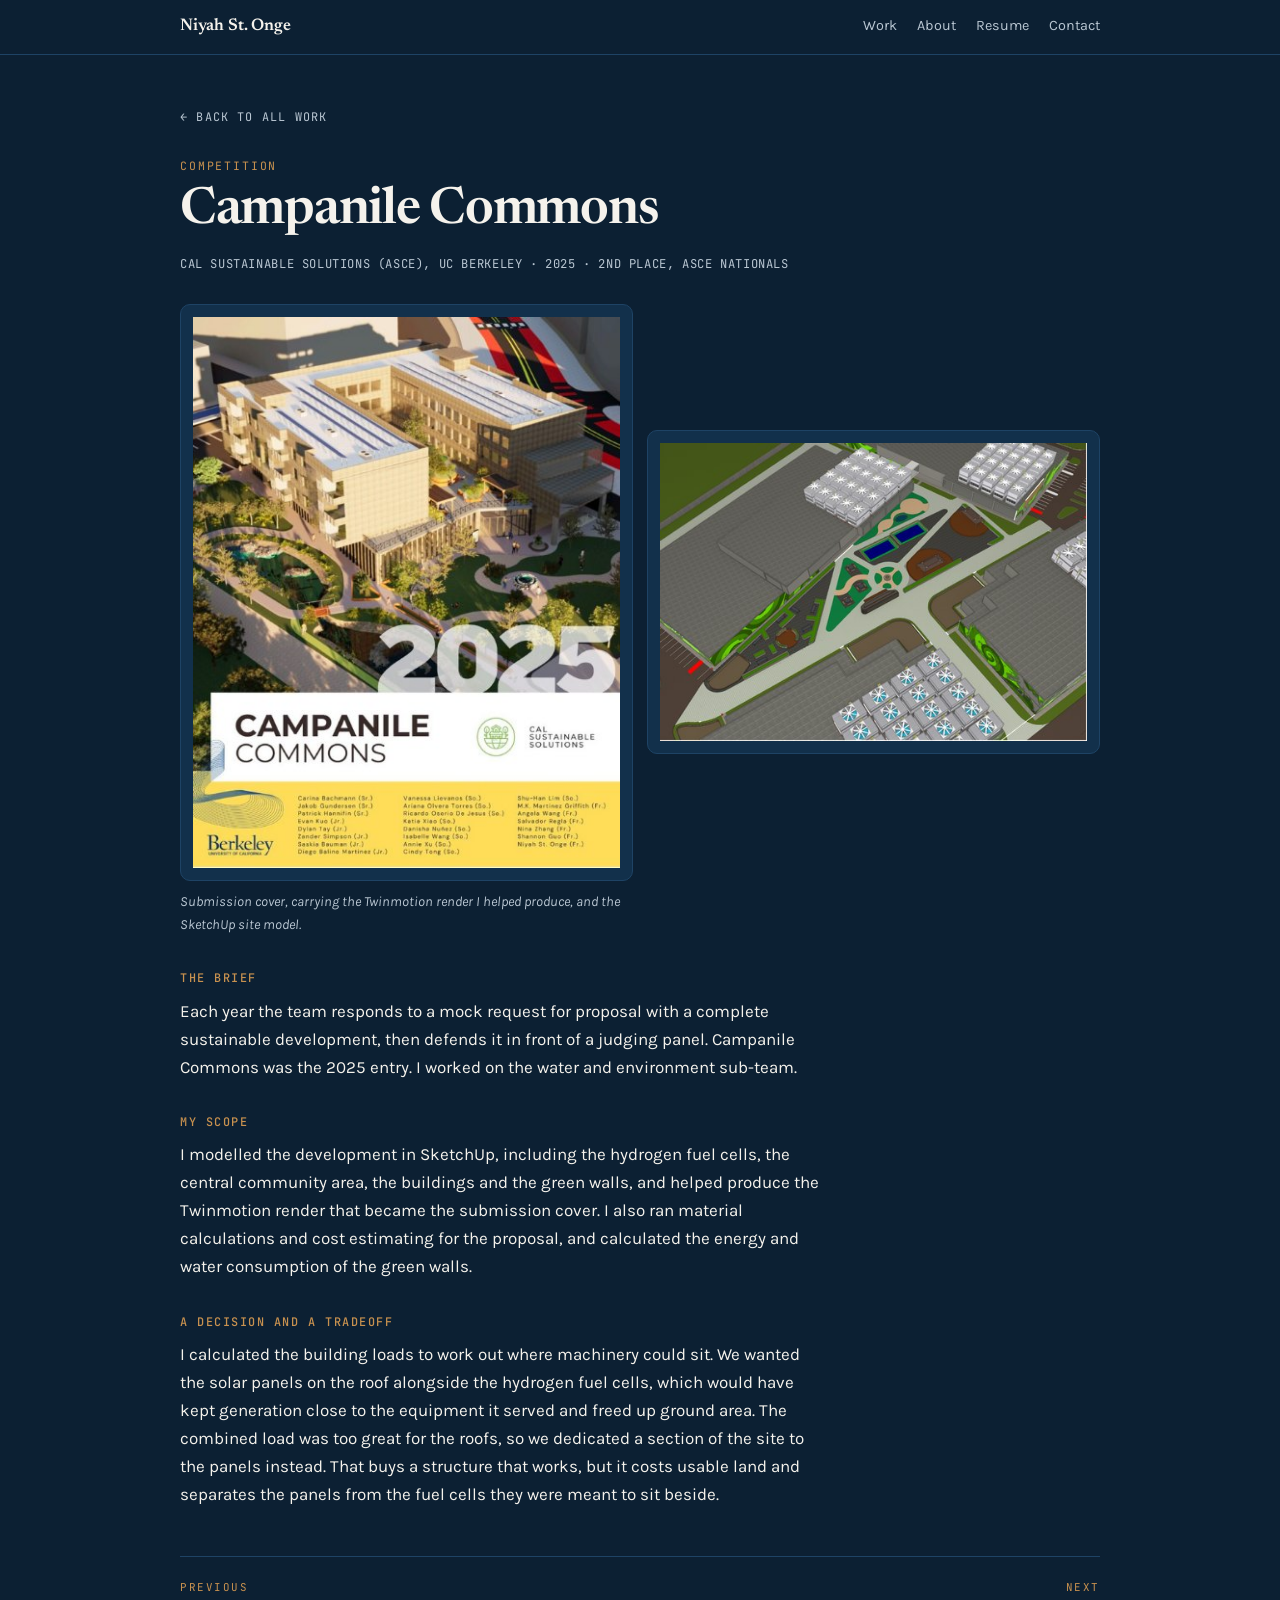
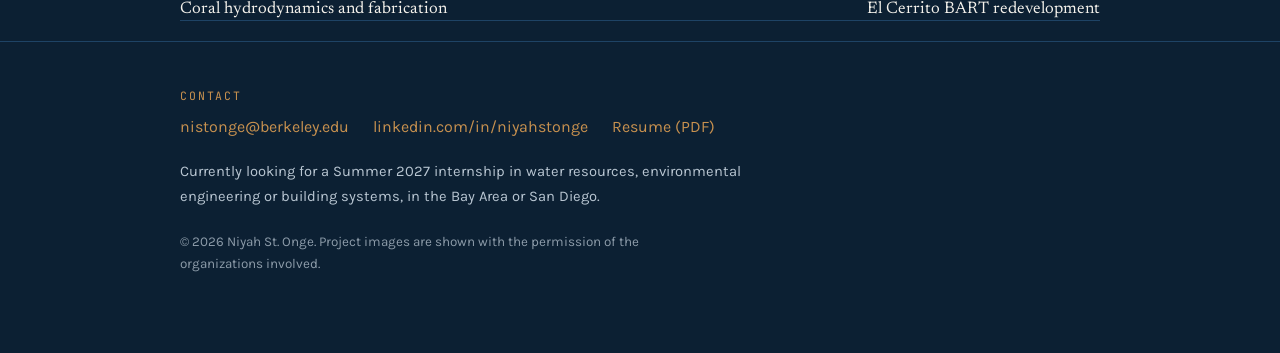
==== campanile.html @ 2df77977 "Add files via upload" ====
<!DOCTYPE html>
<html lang="en">
<head>
<meta charset="utf-8">
<meta name="viewport" content="width=device-width, initial-scale=1">
<title>Campanile Commons — Niyah St. Onge</title>
<meta name="description" content="Modeling a mixed-use development, then moving the solar array when the roof load did not work.">
<link rel="preconnect" href="https://fonts.googleapis.com">
<link rel="preconnect" href="https://fonts.gstatic.com" crossorigin>
<link rel="stylesheet" href="https://fonts.googleapis.com/css2?family=Newsreader:ital,opsz,wght@0,6..72,400;0,6..72,600;1,6..72,400&family=Karla:wght@400;500;700&family=JetBrains+Mono:wght@400;500&display=swap">
<link rel="stylesheet" href="style.css">
</head>
<body>
<nav>
  <div class="wrap">
    <a class="me" href="index.html">Niyah St. Onge</a>
    <a href="index.html#work">Work</a>
    <a href="index.html#about">About</a>
    <a href="assets/NiyahStOnge_Resume.pdf">Resume</a>
    <a href="index.html#contact">Contact</a>
  </div>
</nav>

<main class="project">
  <div class="wrap">
  <a class="back" href="index.html#work">Back to all work</a>
  <p class="kicker">Competition</p>
  <h1>Campanile Commons</h1>
  <p class="sub">Cal Sustainable Solutions (ASCE), UC Berkeley &middot; 2025 &middot; 2nd Place, ASCE Nationals</p>

  <figure>
    <div class="pair">
      <div class="shot"><img src="assets/campanile-cover.jpg" alt="Campanile Commons competition submission cover with a rendered aerial view of the development" loading="lazy" width="443" height="572"></div>
      <div class="shot"><img src="assets/campanile-model.jpg" alt="SketchUp site model of the Campanile Commons development showing buildings, green space and solar arrays" loading="lazy" width="513" height="358"></div>
    </div>
    <figcaption>Submission cover, carrying the Twinmotion render I helped produce, and the SketchUp site model.</figcaption>
  </figure>

  <h2>The brief</h2>
  <p>Each year the team responds to a mock request for proposal with a complete sustainable development, then defends it in front of a judging panel. Campanile Commons was the 2025 entry. I worked on the water and environment sub-team.</p>

  <h2>My scope</h2>
  <p>I modelled the development in SketchUp, including the hydrogen fuel cells, the central community area, the buildings and the green walls, and helped produce the Twinmotion render that became the submission cover. I also ran material calculations and cost estimating for the proposal, and calculated the energy and water consumption of the green walls.</p>

  <h2>A decision and a tradeoff</h2>
  <p>I calculated the building loads to work out where machinery could sit. We wanted the solar panels on the roof alongside the hydrogen fuel cells, which would have kept generation close to the equipment it served and freed up ground area. The combined load was too great for the roofs, so we dedicated a section of the site to the panels instead. That buys a structure that works, but it costs usable land and separates the panels from the fuel cells they were meant to sit beside.</p>

  <nav class="pager">
    <a href="research.html"><span>Previous</span>Coral hydrodynamics and fabrication</a>
    <a href="disc.html" class="right"><span>Next</span>El Cerrito BART redevelopment</a>
  </nav>
  </div>
</main>

<footer id="contact">
  <div class="wrap">
    <p class="kicker">Contact</p>
    <div class="contact-row">
      <a href="mailto:nistonge@berkeley.edu">nistonge@berkeley.edu</a>
      <a href="https://www.linkedin.com/in/niyahstonge">linkedin.com/in/niyahstonge</a>
      <a href="assets/NiyahStOnge_Resume.pdf">Resume (PDF)</a>
    </div>
    <p>Currently looking for a Summer 2027 internship in water resources, environmental engineering or building systems, in the Bay Area or San Diego.</p>
    <p class="fineprint">&copy; 2026 Niyah St. Onge. Project images are shown with the permission of the organizations involved.</p>
  </div>
</footer>
</body>
</html>
---- style.css ----
/* =========================================================================
   Niyah St. Onge — site styles
   One dark theme. All colours are the :root block directly below, so
   changing a value there updates every page on the site.
   ========================================================================= */

:root{
  /* --- background and surfaces --- */
  --navy:#0C2033;          /* page background */
  --navy-raised:#12304B;   /* cards, image frames */
  --line:#1E4365;          /* hairline borders */

  /* --- text --- */
  --white:#F5F2EC;         /* body text and headings */
  --white-dim:#B9C6D2;     /* captions and secondary text */

  /* --- brown --- */
  --brown:#C8914F;         /* labels, links, accents */
  --brown-bright:#DCA767;  /* hover */
  --brown-deep:#8F6230;    /* button backgrounds */

  --display:'Newsreader',Georgia,'Times New Roman',serif;
  --body:'Karla','Helvetica Neue',Arial,sans-serif;
  --mono:'JetBrains Mono','SFMono-Regular',Consolas,monospace;
  --measure:64ch;

  color-scheme:dark;
}

*{box-sizing:border-box}
html{scroll-behavior:smooth}
@media (prefers-reduced-motion:reduce){html{scroll-behavior:auto}*{transition:none!important}}

body{
  margin:0;background:var(--navy);color:var(--white);
  font-family:var(--body);font-size:17px;line-height:1.65;
  -webkit-font-smoothing:antialiased;
}
img{max-width:100%;height:auto;display:block}
a{color:var(--brown)}
a:hover{color:var(--brown-bright)}
a:focus-visible,button:focus-visible{outline:2px solid var(--brown);outline-offset:3px;border-radius:3px}

.wrap{max-width:960px;margin:0 auto;
  padding-left:max(20px,env(safe-area-inset-left,0px));
  padding-right:max(20px,env(safe-area-inset-right,0px));}

/* ------------------------------------------------------------------ nav */
nav{position:sticky;top:0;z-index:20;background:var(--navy);border-bottom:1px solid var(--line)}
nav .wrap{display:flex;flex-wrap:wrap;gap:6px 20px;align-items:baseline;padding-block:13px}
nav .me{font-family:var(--display);font-weight:600;font-size:1.06rem;letter-spacing:-.01em;
  margin-right:auto;text-decoration:none;color:var(--white)}
nav a{font-size:.9rem;text-decoration:none;color:var(--white-dim)}
nav a:hover{color:var(--brown)}

/* ----------------------------------------------------------------- hero */
.hero{padding-block:62px 56px;border-bottom:1px solid var(--line)}
.hero-inner{display:flex;flex-wrap:wrap;gap:36px;align-items:center}
.portrait{position:relative;flex:0 0 196px;width:196px;height:196px;border-radius:50%;
  overflow:hidden;background:var(--navy-raised);border:1px solid var(--line)}
.portrait img{width:100%;height:100%;object-fit:cover;position:relative;z-index:1}
.portrait .monogram{position:absolute;inset:0;display:none;align-items:center;justify-content:center;
  font-family:var(--display);font-weight:600;font-size:3.5rem;letter-spacing:.02em;color:var(--brown)}
.portrait.no-photo .monogram{display:flex}
.hero-text{flex:1 1 330px;min-width:0}

h1{font-family:var(--display);font-weight:600;font-size:clamp(2.2rem,5.6vw,3.2rem);
  line-height:1.06;letter-spacing:-.025em;margin:0 0 16px;color:var(--white);text-wrap:balance}
.hero h1{position:relative;padding-bottom:15px}
.hero h1::after{content:"";position:absolute;left:0;bottom:0;width:64px;height:3px;
  background:var(--brown);border-radius:2px}
.standfirst{font-size:1.1rem;max-width:var(--measure);margin:0 0 20px;color:var(--white)}
.meta{font-family:var(--mono);font-size:.74rem;letter-spacing:.1em;text-transform:uppercase;
  color:var(--white-dim);display:flex;flex-wrap:wrap;gap:5px 16px;margin-bottom:24px}
.links{display:flex;flex-wrap:wrap;gap:9px}
.links a{display:inline-block;font-size:.92rem;font-weight:500;text-decoration:none;
  padding:9px 17px;border-radius:7px;border:1px solid var(--line);
  background:transparent;color:var(--white);transition:border-color .15s,color .15s,background .15s}
.links a:hover{border-color:var(--brown);color:var(--brown)}
.links a.primary{background:var(--brown-deep);border-color:var(--brown-deep);color:var(--white)}
.links a.primary:hover{background:var(--brown);border-color:var(--brown);color:#10263B}

/* ------------------------------------------------------------- sections */
section{padding-block:60px;border-bottom:1px solid var(--line)}
.kicker{font-family:var(--mono);font-size:.72rem;letter-spacing:.16em;text-transform:uppercase;
  color:var(--brown);margin:0 0 9px}
.section-title{font-family:var(--display);font-weight:600;color:var(--white);
  font-size:clamp(1.55rem,3.4vw,2rem);line-height:1.15;letter-spacing:-.018em;margin:0 0 28px}
h3{font-family:var(--mono);font-size:.74rem;letter-spacing:.13em;text-transform:uppercase;
  color:var(--brown);margin:30px 0 8px;font-weight:500}
p{margin:0 0 1em;max-width:var(--measure)}

ul.plain{margin:0 0 1em;padding-left:1.15em;max-width:var(--measure)}
ul.plain li{margin-bottom:.4em}
ul.plain li::marker{color:var(--brown)}

/* ---------------------------------------------------------------- cards */
.cards{display:grid;grid-template-columns:repeat(auto-fit,minmax(272px,1fr));gap:18px}
.card{display:flex;flex-direction:column;text-decoration:none;color:var(--white);
  background:var(--navy-raised);border:1px solid var(--line);border-radius:12px;overflow:hidden;
  transition:border-color .16s,transform .16s,box-shadow .16s}
.card:hover{border-color:var(--brown);transform:translateY(-2px);
  box-shadow:0 8px 26px rgba(0,0,0,.3)}

.card-media{position:relative;display:block;aspect-ratio:4/3;background:var(--navy);
  border-bottom:1px solid var(--line);overflow:hidden}
.card-media img{width:100%;height:100%;object-fit:cover;position:relative;z-index:1}
.card-fallback{position:absolute;inset:0;display:none;align-items:center;justify-content:center;
  color:var(--brown)}
.card-media.no-img .card-fallback{display:flex}
.card-fallback svg{width:46px;height:46px}
.card:hover .card-media img{opacity:.92}

.card-body{display:flex;flex-direction:column;gap:2px;padding:18px 20px 20px;flex:1}
.card-org{font-family:var(--display);font-weight:600;font-size:1.12rem;line-height:1.25;
  letter-spacing:-.012em;color:var(--white)}
.card-role{font-family:var(--mono);font-size:.68rem;letter-spacing:.13em;text-transform:uppercase;
  color:var(--brown);margin-bottom:9px}
.card-title{font-size:.97rem;font-weight:700;line-height:1.35;margin-bottom:5px;color:var(--white)}
.card-desc{font-size:.92rem;line-height:1.55;color:var(--white-dim);margin-bottom:15px}
.card-go{margin-top:auto;font-family:var(--mono);font-size:.7rem;letter-spacing:.11em;
  text-transform:uppercase;color:var(--brown)}
.card-go::after{content:" \2192"}
.card:hover .card-go{color:var(--brown-bright)}

/* -------------------------------------------------------- project pages */
main.project{padding-block:46px 20px}
.back{display:inline-block;font-family:var(--mono);font-size:.74rem;letter-spacing:.1em;
  text-transform:uppercase;text-decoration:none;color:var(--white-dim);margin-bottom:28px}
.back::before{content:"\2190  "}
.back:hover{color:var(--brown)}
main.project .sub{font-family:var(--mono);font-size:.76rem;letter-spacing:.05em;color:var(--white-dim);
  margin:0 0 30px;text-transform:uppercase;max-width:none}
main.project h2{font-family:var(--mono);font-size:.74rem;letter-spacing:.13em;text-transform:uppercase;
  color:var(--brown);margin:32px 0 8px;font-weight:500}

figure{margin:0 0 26px}
.shot{background:var(--navy-raised);border:1px solid var(--line);border-radius:10px;padding:12px}
figcaption{font-size:.87rem;color:var(--white-dim);margin-top:10px;max-width:var(--measure);font-style:italic}
.pair{display:grid;grid-template-columns:repeat(auto-fit,minmax(215px,1fr));gap:14px;align-items:center}

.note{background:rgba(200,145,79,.12);border-left:3px solid var(--brown);border-radius:0 8px 8px 0;
  padding:14px 17px;font-size:.93rem;margin:30px 0 0;max-width:var(--measure)}
.note p{margin:0;max-width:none}

.pager{display:flex;flex-wrap:wrap;gap:14px;justify-content:space-between;
  margin-top:48px;padding-top:24px;border-top:1px solid var(--line)}
.pager a{flex:1 1 220px;text-decoration:none;color:var(--white);font-family:var(--display);
  font-size:1.05rem;line-height:1.25}
.pager a.right{text-align:right}
.pager span{display:block;font-family:var(--mono);font-size:.68rem;letter-spacing:.14em;
  text-transform:uppercase;color:var(--brown);margin-bottom:4px}
.pager a:hover{color:var(--brown)}

/* --------------------------------------------------------------- footer */
footer{padding-block:44px 64px;font-size:.92rem;color:var(--white-dim);border-top:1px solid var(--line)}
footer p{max-width:var(--measure)}
.contact-row{display:flex;flex-wrap:wrap;gap:8px 24px;margin-bottom:20px;font-size:1rem}
.contact-row a{text-decoration:none}
.contact-row a:hover{text-decoration:underline}
.fineprint{margin-top:22px;font-size:.84rem;opacity:.75}

@media (max-width:520px){
  .portrait{flex-basis:136px;width:136px;height:136px}
  .portrait .monogram{font-size:2.6rem}
  .hero-inner{gap:24px}
}
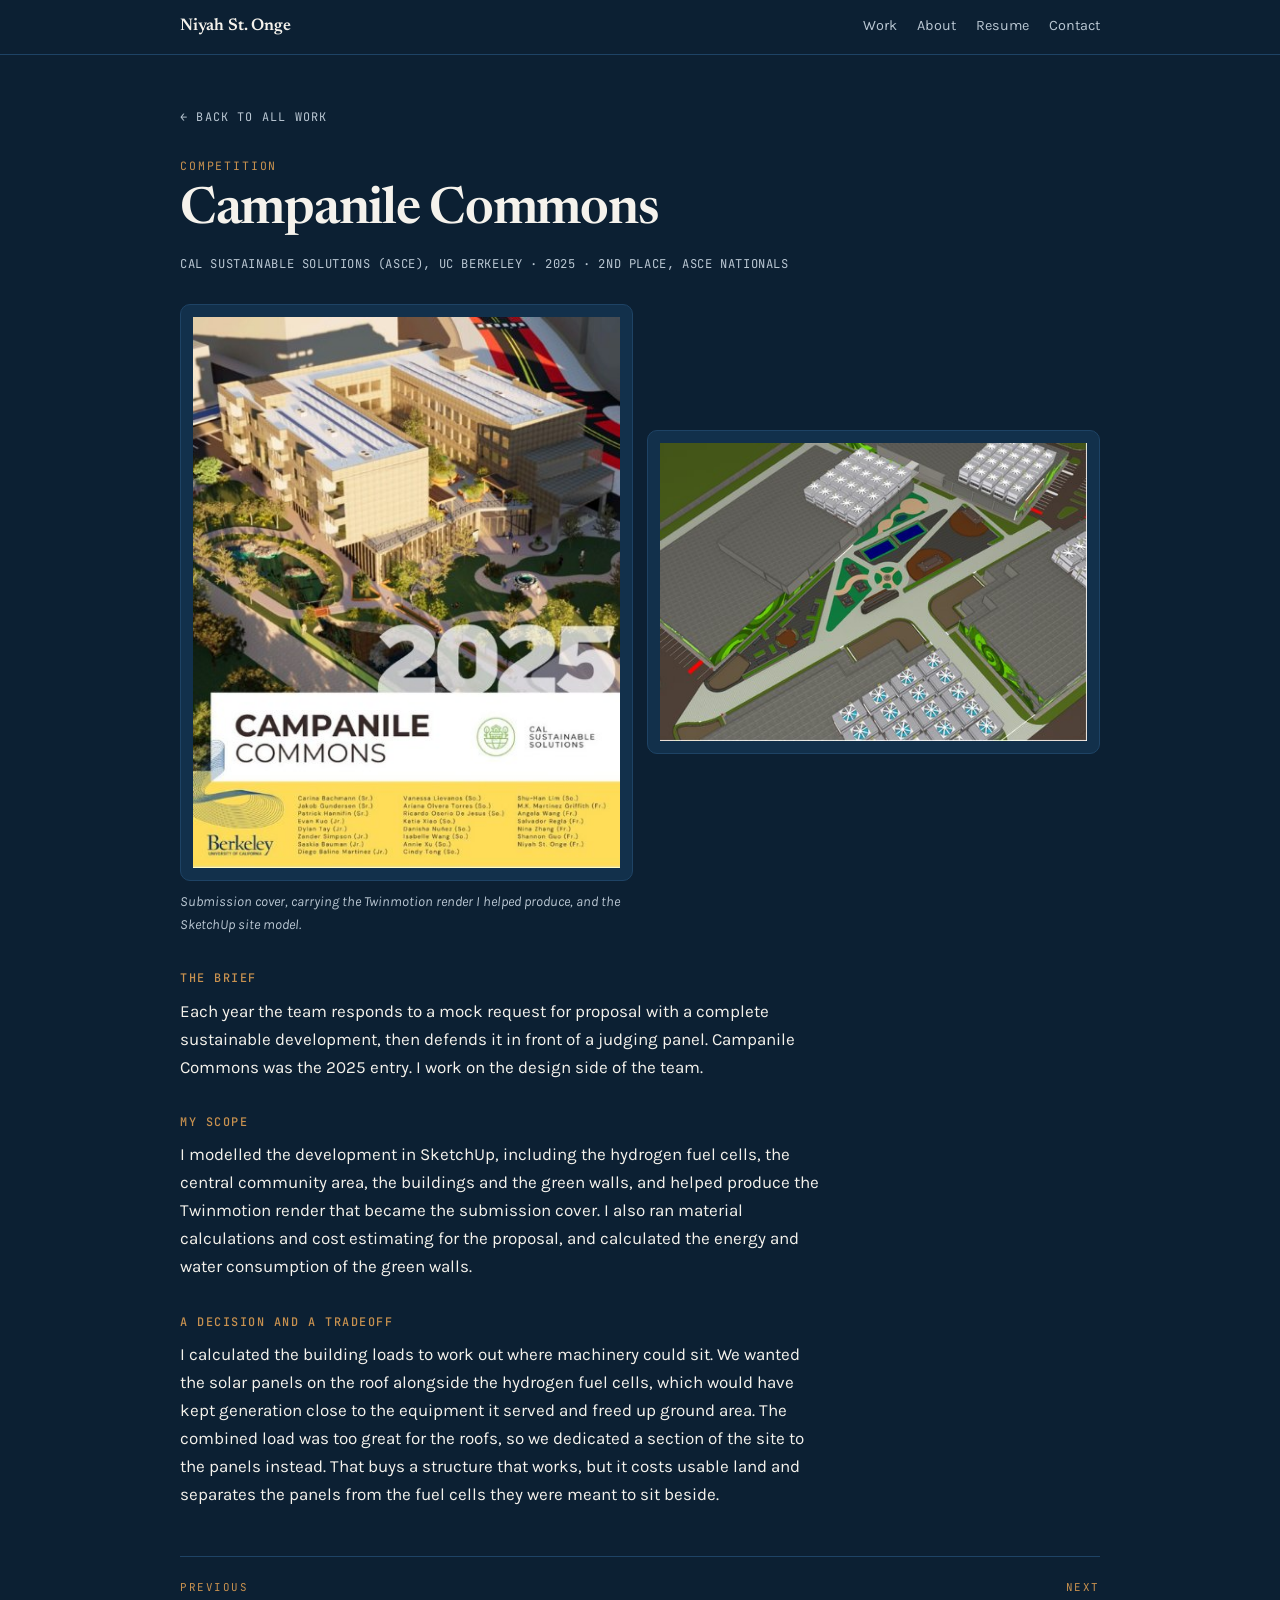
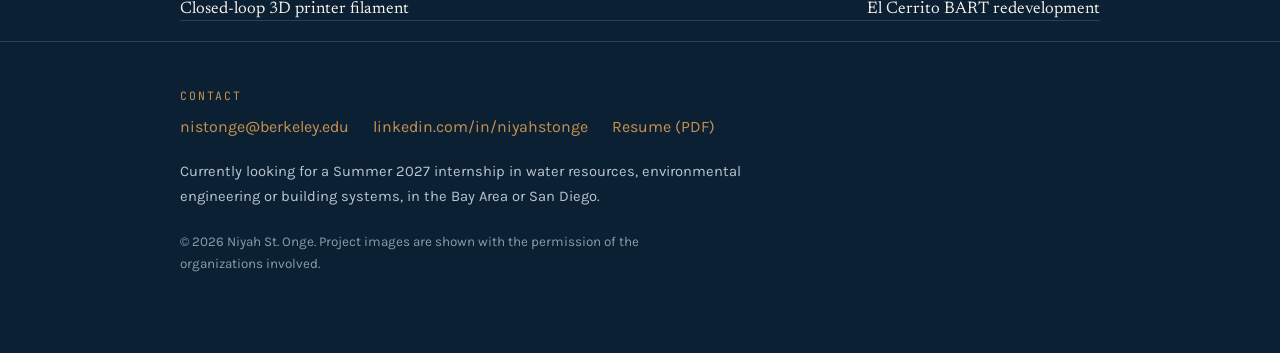
==== commit afc9ce51: "Add files via upload" ====
--- a/campanile.html
+++ b/campanile.html
@@ -37,7 +37,7 @@
   </figure>
 
   <h2>The brief</h2>
-  <p>Each year the team responds to a mock request for proposal with a complete sustainable development, then defends it in front of a judging panel. Campanile Commons was the 2025 entry. I worked on the water and environment sub-team.</p>
+  <p>Each year the team responds to a mock request for proposal with a complete sustainable development, then defends it in front of a judging panel. Campanile Commons was the 2025 entry. I work on the design side of the team.</p>
 
   <h2>My scope</h2>
   <p>I modelled the development in SketchUp, including the hydrogen fuel cells, the central community area, the buildings and the green walls, and helped produce the Twinmotion render that became the submission cover. I also ran material calculations and cost estimating for the proposal, and calculated the energy and water consumption of the green walls.</p>
@@ -46,7 +46,7 @@
   <p>I calculated the building loads to work out where machinery could sit. We wanted the solar panels on the roof alongside the hydrogen fuel cells, which would have kept generation close to the equipment it served and freed up ground area. The combined load was too great for the roofs, so we dedicated a section of the site to the panels instead. That buys a structure that works, but it costs usable land and separates the panels from the fuel cells they were meant to sit beside.</p>
 
   <nav class="pager">
-    <a href="research.html"><span>Previous</span>Coral hydrodynamics and fabrication</a>
+    <a href="filament.html"><span>Previous</span>Closed-loop 3D printer filament</a>
     <a href="disc.html" class="right"><span>Next</span>El Cerrito BART redevelopment</a>
   </nav>
   </div>
